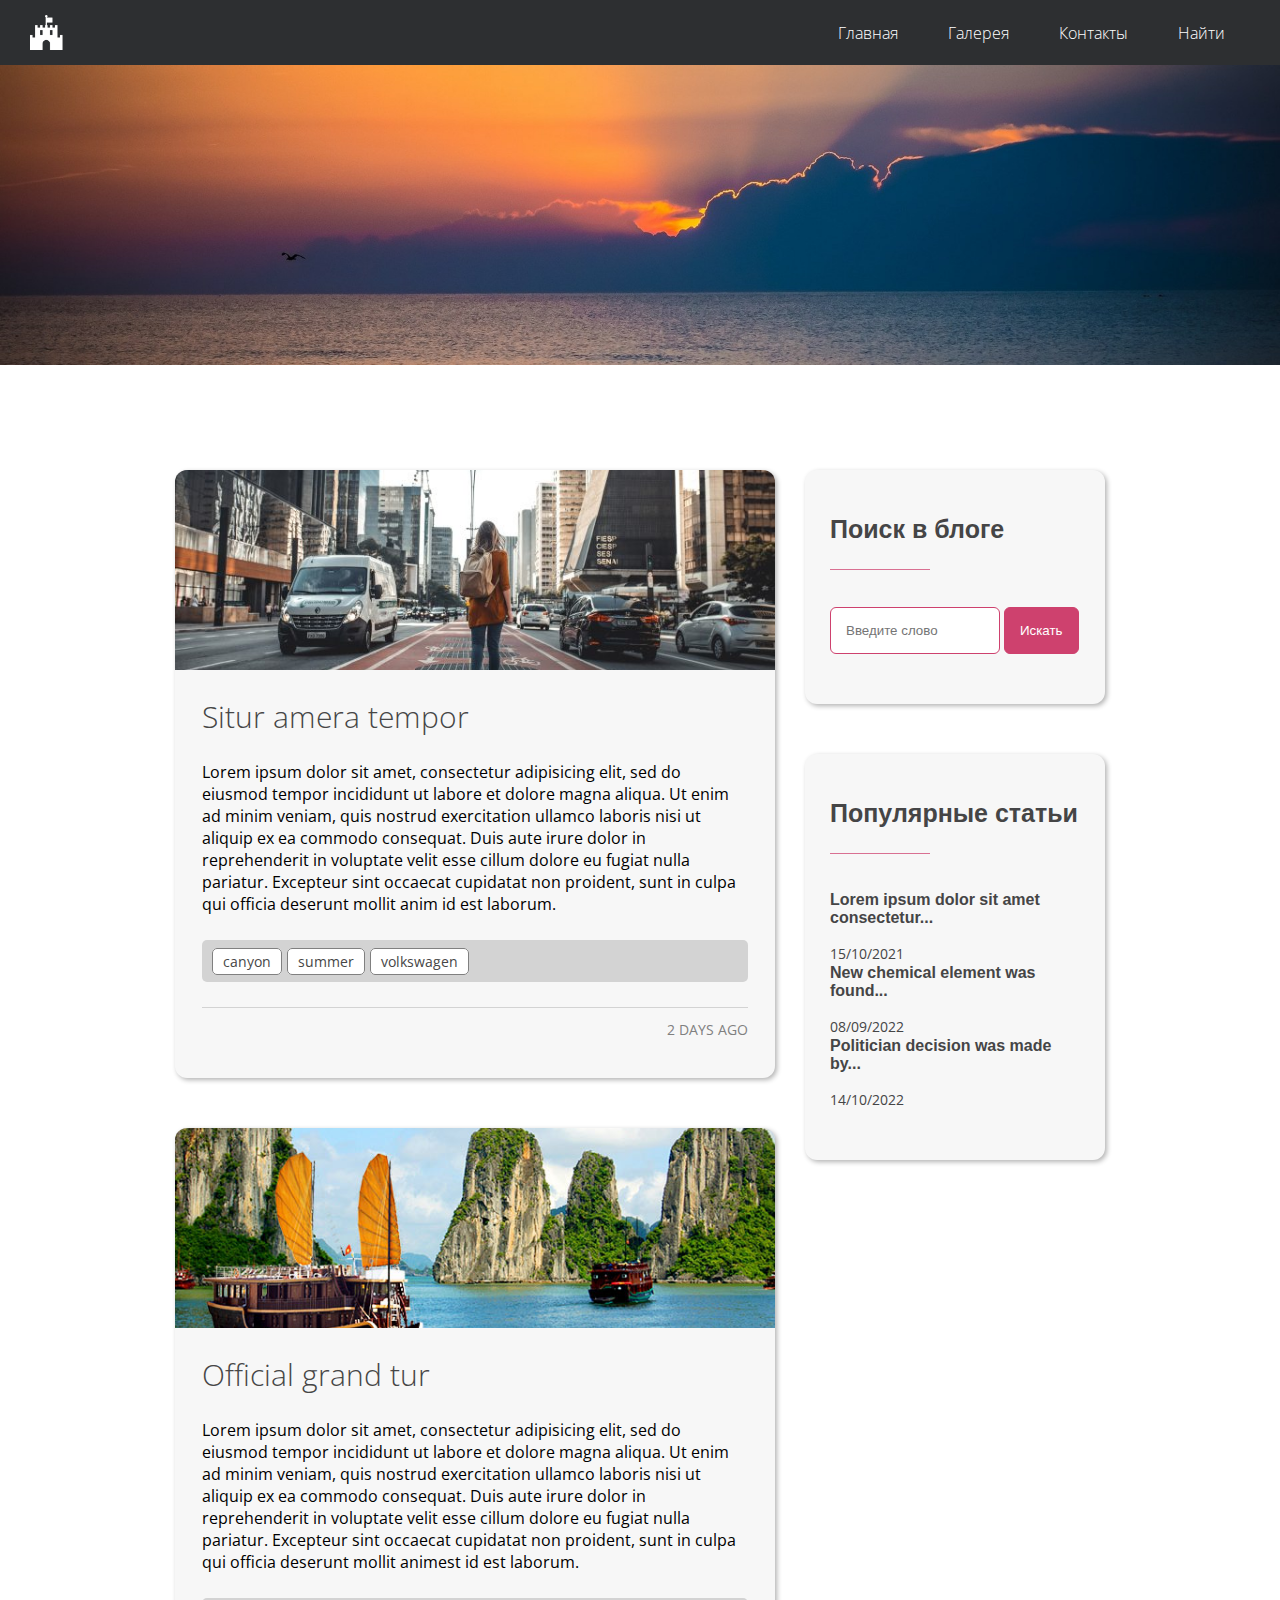
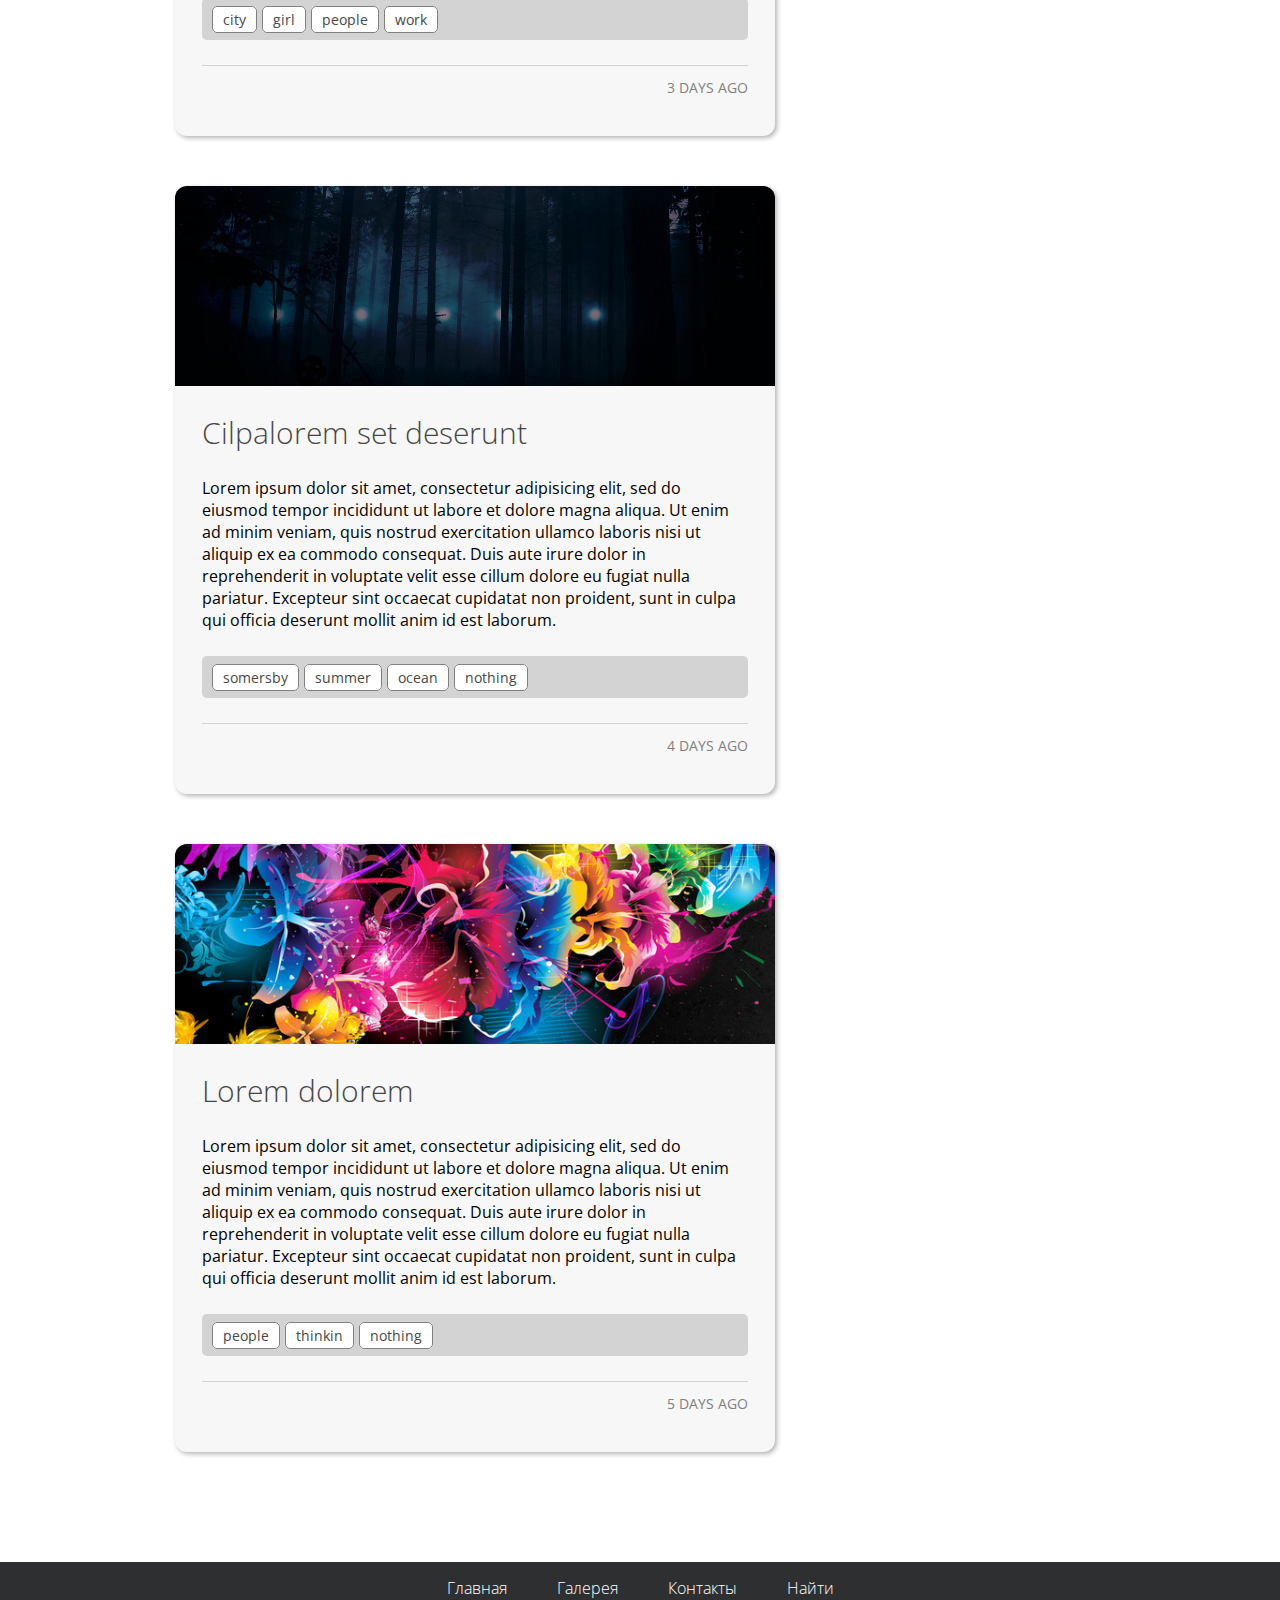
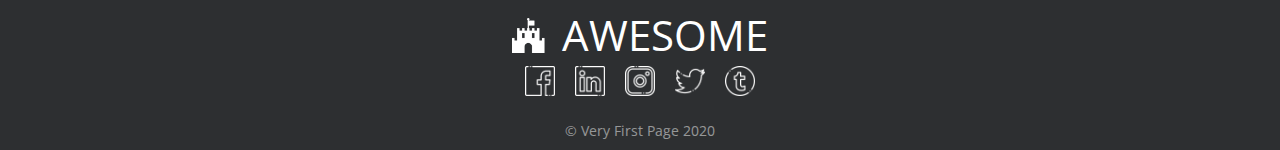
==== blog.html @ da7859b9 "Первый коммит" ====
<!DOCTYPE html>
<html lang="ru" dir="ltr">
<head>
    <meta charset="UTF-8">
    <meta http-equiv="X-UA-Compatible" content="IE=edge">
    <meta name="viewport" content="width=device-width, initial-scale=1.0">
    <title>Блог</title>
    <link href="https://fonts.googleapis.com/css?family=Ro-boto:300,400,500&display=swap&subset=cyrillic" rel="stylesheet">
    <link href="https://fonts.googleapis.com/css2?family=Caveat:wght@400;500;600&display=swap" rel="stylesheet">
    <link rel="stylesheet" type="text/css" href="css/style.css">
    <link rel="stylesheet" type="text/css" href="fonts/fonts.css">
    <link rel="stylesheet" type="text/css" href="css/blog.css">
    <script src="https://code.jquery.com/jquery-3.5.1.min.js"></script>
    <script src="js/popup.js"></script>
    <script src="js/counter.js"></script>
    <script src="js/script.js"></script>
    <script src="js/blog.js"></script>
</head>
<body>
    <header>
        <nav id="myTopnav">
            <img src="img/icons/fort-icon.png" alt="Логотип сайта">
            <ul class="menu">
                <li><a href="index.html" class="menu-element" title="На главную">Главная</a></li>
                <li><a href="gallery.html" class="menu-element" title="Фотогалерея">Галерея</a></li>
                <li><a href="contacts.html" class="menu-element" title="Контактные данные">Контакты</a></li>
                <li><a href="index.html" class="menu-element" title="На главную">Найти</a></li>
            </ul>
            <div id="hamburger" class="icon ">&#9776;</div>
        </nav>
    </header>
    <main>
        <section id="top">
            <img class="top-image" class="top-image-sub" alt="Oбложка страницы" src="img/backgrounds/04.jpg">
        </section>
        <article class="blog-article">
            <div class="blog-container">
                <section class="blog-card">
                    <div class="blog-header">
                        <div class="blog-cover">
                        </div>
                    </div>
                    <div class="blog-body">
                        <div class="blog-title">
                            <h2>Lorem ipsum dolor sit amet consectetur adipisicing elit!</h2>
                        </div>
                        <div class="blog-text">
                            <p>Lorem ipsum dolor sit, amet consectetur adipisicing elit. Aut beatae impedit, ipsum 
                                eligendi ex provident voluptatibus praesentium facilis quisquam nesciunt 
                                dolores iste reprehenderit voluptas facere sunt ipsa assumenda voluptate delectus.</p>
                        </div>
                        <div class="blog-tags">
                            <ul>
                                <li><a href="#">lorem</a></li>
                                <li><a href="#">ipsim</a></li>
                                <li><a href="#">culipa</a></li>
                                <li><a href="#">inomulus</a></li>
                            </ul>
                        </div>
                        <div class="blog-footer">
                            <div class="blog-published-date">
                                3 дня назад
                            </div>
                        </div>
                    </div>
                </section>
            </div>
            <aside class="blog-aside">
                <div class="aside-search">
                    <h3 class="search-title">Поиск в блоге</h3>
                    <div class="search-delimiter"></div>
                    <input class="search-text" type="search" name="search-text" value="" placeholder="Введите слово">
                    <input class="search-do" type="submit" name="search-do" value="Искать">
                </div>
                <div class="aside-recent">
                    <h3 class="search-title">Популярные статьи</h3>
                    <div class="search-delimiter"></div>
                    <div class="recent-item">
                        <p>Lorem ipsum dolor sit amet consectetur...</p>
                        <span>15/10/2021</span>
                    </div>
                    <div class="recent-item">
                        <p>New chemical element was found...</p>
                        <span>08/09/2022</span>
                    </div>
                    <div class="recent-item">
                        <p>Politician decision was made by...</p>
                        <span>14/10/2022</span>
                    </div>
                </div>
            </aside>
        </article>
    </main>
    <footer>
        <nav>
            <ul class="menu">
                <li><a href="index.html"  title="На главную">Главная</a></li>
                <li><a href="gallery.html"  title="Фотогалерея">Галерея</a></li>
                <li><a href="contacts.html" title="Контактная информация">Контакты</a></li>
                <li><a href="services.html" title="Услуги">Найти</a></li>
            </ul>
        </nav>
        <div class="brand">
            <img src="img/icons/fort-icon.png" alt="Логотип сайта">
            <span>AWESOME</span>
        </div>
        <div class="social">
            <a href="#" title="Facebook" target="_blank">
                <img class="social-img" src="img/social/001-facebook.png" alt="Facebook">
            </a>
            <a href="#" title="LinkedIn" target="_blank">
                <img class="social-img" src="img/social/004-linkedin.png" alt="LinkedIn">
            </a>
            <a href="#" title="Instagram" target="_blank">
                <img class="social-img" src="img/social/005-instagram.png" alt="Instagram">
            </a>
            <a href="#" title="Twitter" target="_blank">
                <img class="social-img" src="img/social/007-twitter.png" alt="Twitter">
            </a>
            <a href="#" title="Tumblr" target="_blank">
                <img class="social-img" src="img/social/010-tumblr.png" alt="Tumblr">
            </a>
        </div>
        <div class="copyright">© Very First Page 2020</div>
    </footer>
</body>
</html>
---- css/style.css ----
body { 
    font-family: "OpenSans-Light", Helvetica, Arial, sans-serif; 
} 

* {
    margin: 0;
    padding: 0;
    box-sizing: border-box;
    scroll-behavior: smooth;
}

header { 
    background: #2d2f31; 
    position: sticky;
    top: 0;
    z-index: 10;
}

header ul, footer ul {
    font-family: "Roboto", "OpenSans-Light", Helvetica, Arial, sans-serif;
    font-weight: 300;
    display: flex;  /* создание контейнера flexbox*/
    justify-content: flex-end; /*выравнивание дочерних элементов по горизонтали к правому краю блока*/
    align-items: center; 
    flex: 1; /*установка единой ширины для блока*/
}

header nav, footer nav {
    display: flex;
    justify-content: space-between; 
    max-width: 1300px;
    margin: auto;
    padding: 0 30px; /* Отступы справа и слева 30px.*/
}
 
header li, footer li {
    display: inline-block; /*создание блока с двойственным поведением*/
    padding: 15px 25px;
    color: #ffffff;
   }   

header nav img {
    width: 35px;
    padding: 15px 0;
}

header nav a, footer nav a {
    color: #ffffff;
    text-decoration: none; 
    border-bottom: 1px solid transparent; /* прозрачная граница под ссылкой*/
    transition: border 250ms ease-in-out; /* эффект перехода между двумя состояниями элемента */
   }

header nav a:hover, footer nav a:hover {
    border-bottom: 1px solid #ffffff;
}   

footer ul {
    justify-content: center;
}

.top-image { width: 100%; 
}

.top-image-sub {
    height: 150px;
    object-fit: cover;
}

.about-us {
    color: #454546;
}

.about-container {
    max-width: 960px;
    margin: 80px auto;
}

.about-row {
    display: flex;
    align-items: center;
}

.about-column {
    width: 50%;
    padding: 0 15px;
}

.about-column img {
    width: 100%;
}

.about-us h2,
.about-us h3,
.about-us p {
    margin-bottom: 15px;
}

.about-contact {
    display: flex;
}

.about-contact span {
    margin-bottom: 7px;
}

.about-contact span:first-child {
    flex: 1;
}

.about-contact span:last-child {
    color: #ce416e;
    font-weight: 600;
    flex: 3;
}

.achievement-container {
    max-width: 100%;
    color: #ffffff;
    margin: 80px auto;
    background-color: #ce416e;
}

.achievement-row {
    display: flex;
    align-items: center;
    padding: 70px 0;
}

.achievement-column {
    width: 25%;
    padding: 0 15px;
}

.single-achievement {
    text-align: center;
}

.single-achievement p {
    font-size: 18px;
}

.counter {
    font-size: 40px;
    font-weight: 600;
}

.countup {
    display: inline-block;
}

.services {
    text-align: center;
    margin: 50px 0;
   }

.main-title {
    margin-bottom: 20px;
    text-align: center;
    font-size: 32px;
    font-weight: 400;
    color: #313131;
}

.main-title-description {
    color: #616161;
    text-align: center;
}

.delimiter {
    width: 100px;
    margin: 10px auto 15px;
    height: 1px;
    background: rgba(206, 65, 110, 0.74);
}

.services p {
    color: #616161;
}

.services-container {
    margin: 25px 0;
    display: flex;
    justify-content: center;
}

.item-img:hover {
    transform: scale(1.2);
    cursor: pointer;
}

.container-row {
    text-align: center;
    max-width: 960px;
    margin: 0 auto;
    display: flex;
    justify-content: space-between;
    flex-wrap: wrap; /*возможность разбивки группы на несколько линий*/
    padding: 0 30px;
}

.row-item {
    width: 30%;
    margin: 25px 0;
}

.row-item img {
    width: 90px;
    opacity: 0.75;
}

.row-item h2 {
    font-weight: 400;
    font-size: 26px;
    margin: 8px 0;
}

.map {
    width: 100%;
    margin: 50px 0;
}

.mao .main-title-description {
    margin-bottom: 30px;
}

ul {
    list-style: none;
    font-family: "Roboto", "OpenSans-Light", Arial, Helvetica, sans-serif;
    font-weight: 400;
}

.icon {
    display: none;
}

.portfolio-container {
    margin: 50px 0; /* отступы сверху и снизу */
    display: flex; /* создание флекс-контейнера */
    flex-wrap: wrap; /* перенос флекс-элементов, если не помещаются в ряд */
}

.portfolio-item {
    background-size: cover; /* заполнение фонового изображения */
    background-position: center; /* центрирование фонового изображения */
    width: 33.33%; /* создание размера элемента */
    height: 250px; /* высота элемента */
    display: flex; /* создание флекс-контейнера */
    align-items: center; /* выравнивание флекс-контейнера по вертикали */
}

.description-container {
    padding: 20px; /* равные поля элемента */
    display: flex; /* создание флекс-контейнера */
    flex-direction: column; /* изменение направления дочерних элементов */
    justify-content: center; /* выравнивание дочерних элементов по горизонтали в центре родительского контейнера */
    text-align: center; /* выравнивание текста */
    opacity: 0; /* прозрачность (от 0 до 1) */
    height: 0; /* высота */
    background: #2d2f31; /* фоновый цвет */
    transition: all 250ms ease-in-out; 
}/* эффект перехода между двумя состояниями элемента */

.portfolio-item:hover .description-container {
    opacity: 0.8;
    cursor: pointer;
    height: 100%; 
}
   
.portfolio-title, .portfolio-description {
    color: white; 
}
.portfolio-title {
    font-weight: 400;
    font-size: 22px;
    margin-bottom: 5px; 
}

.popup-container {
    position: fixed;
    z-index: 3;
    background: rgba(0, 0, 0, 0.5);
    top: 0;
    right: 0;
    bottom: -1500px;
    left: 0;
    display: flex;
    justify-content: center;
    align-items: center;
    transition: all 250ms ease;
}

.popup-container.ready {
    background: rgba(0, 0, 0, 0.5);
    bottom: 0;;
}

.popup {
    background: white;
    border-radius: 10px;
    padding: 15px 15px 35px;
    max-width: 75%;
    box-shadow: 0 0 0px 10px rgba(0, 0, 0, 0.5);
    cursor: pointer;
}

.testimonials {
    margin: 80px;
}

.testimonials-container {
    max-width: 960px;
    margin: auto;
    overflow: hidden;
}

.testimonials-inner {
    display: flex;
    padding: 40px 0 25px;
    transition: transform 350ms ease-in-out;
}

.testimonials-card {
    box-shadow: 0 0 8px rgba(0, 0, 0, 0.2);
    width: 47%;
    flex-shrink: 0;
    margin: 15px;
    border-radius: 7px;
    padding: 15px;
    color: #454546;
}

.card-img {
    width: 60px;
    border-radius: 50px;
    margin-right: 30px;
}

.card-row {
    display: flex;
    margin-bottom: 15px;
    align-items: center;
}

.card-head span {
    line-height: 1.5em;
    color: #c1c1c1;
}

.testimonials-controls {
    display: flex;
    flex-direction: row;
}

.control-item {
    flex: 1;
    margin: 15px 10px;
    height: 6px;
    border-radius: 3px;
    transition: background-color 250ms ease;
    background: lightgray;
    cursor: pointer;
}

.control-item:hover {
    background-color: gray;
}

.control-item.active {
    cursor: default;
    background-color: #ce416e;
}

.overlay {
    margin: 80px 0;
    padding: 80px 30px;
    background: url('../img/backgrounds/02.jpg') #2d2f31 no-repeat;
    background-size: cover;
    text-align: center;
    background-attachment: fixed;
    position: relative;
    z-index: 1;
}

.overlay::before {
    z-index: -1;
    position: absolute;
    top: 0;
    left: 0;
    width: 100%;
    height: 100%;
    background: #081828;
    content: "";
    transition: all .4s ease;
    opacity: .7;
    z-index: -1;
}
.common-button {
    border: 1px solid #2d2f31;
    background-color: transparent;
    padding: 15px 25px;
    border-radius: 4px;
    color: #2d2f31;
    font-size: 20px;
    cursor: pointer;
    margin-top: 30px;
    transition: all 250ms ease;
}

.common-button:hover {
    color: #fff;
    background-color: #2d2f31;
}

.black-back .common-button {
    border-color: rgba(206, 65, 110, 0.74);
    color: #ce416e;
}

.black-back .common-button:hover {
    color: #fff;
    background-color: rgba(206, 65, 110, 0.74);
}

.black-back .main-title {
    color: #fff;
}

.black-back .main-title-description {
    color:#fff;
}

.contact-form {
    max-width: 960px;
    padding: 0 30px;
    margin: 50px auto;
    display: flex;
    justify-content: space-around;
    flex-wrap: wrap;
}

.contact-form .col {
    width: 50%;
    margin-bottom: 25px;
}

.contact-form .col:nth-child(odd) {
    border-right: none;
}

.contact-form .row-col {
    width: 100%;
    margin-bottom: 25px;
}

.contact-form input, .contact-form textarea {
    border: 1px solid #afafaf;
    padding: 15px;
}

.contact-form .submit {
    background: #2d2f31;
    color: #ffffff;
    font-size: 16px;
    font-weight: 300;
    font-family: inherit;
    border-radius: 4px;
    cursor: pointer;
    transition: all 250ms ease-in-out;
}

.contact-form .submit:hover {
    background: #4c4c4c;
}

.contact-form .submit:active {
    background: #2c3b4a;
}

.contact-form .check {
    color: #616161;
    text-align: center;
}

.contact-form .check a {
    color: #ce416e
}

footer {
    background: #2d2f31;
    padding-bottom: 10px;
}

.brand {
    display: flex;
    justify-content: center;
    align-items: center;
}

.brand span {
    font-size: 42px;
    font-weight: 400;
    color: white;
    font-family: "Roboto", "OpenSans-Light", Arial, Helvetica, sans-serif;
    line-height: 1;
    margin-left: 15px;
}

.brand img {
    width: 35px
}

.social {
    display: flex;
    justify-content: center;
}

.social a {
    margin: 10px;
}

.social img {
    width: 30px;
}

.copyright {
    font-size: 14px;
    margin-top: 10px;
    text-align: center;
    color: rgba(255, 255, 255, 0.5);
}

@media screen and (max-width: 992px) {
    .achievement-container {
        max-width: 100%;
    }
    .achievement-row {
        flex-direction: column;
        padding: 40px 0;
    }
    .achievement-column {
        width: 100%;
    }
    .single-achievement {
        margin: 20px 0;
    }
    .counter {
        font-size: 32px;
    }
    .about-container {
        max-width: 450px;
    }
    .about-row {
        flex-direction: column;
    }
    .about-column {
        width: 100%;
    }
    .content-left {
        margin-bottom: 25px;
    }
    .testimonials {
        margin: 80px 0;
    }
    .testimonials-container {
        max-width: 760px;
    }
    .testimonials-card {
        width: 350px;
    }
    /*.testimonials-card {
        width: 95%;
    }*/
    .portfolio-item {
        width: 50%;
    }
    .row-item {
        width: 45%;
    }
    .icon {
        display: flex;
        margin: auto 0;
        color: white;
        padding: 5px 10px;
        cursor: pointer;
        border: 1px solid white;
        border-radius: 4px;
        font-size: 20px; 
    }
    header nav li {
        display: none;
        padding: 15px 0;
        }
    header ul {
        position: absolute;
        left: 0;
        right: 0;
        background: #2d2f31;
        height: 0px;
        top: 57px;
        transition: all 250ms ease-in-out;
        flex-direction: column;
    }   
    .responsive ul {
        height: 200px;
    } 
    .responsive li {
        display: inline-block;
    }
    footer nav ul {
        flex-direction: column;
    }
    .brand {
        margin-top: 15px;
    }
    
}

@media screen and (max-width: 768px) {
    .testimonials-container {
        max-width: 550px;
    }
    .testimonials-card {
        width: 250px;
    }
    .container-row {
        flex-direction: column;
    }
    .row-item {
        width: unset;
    }
}

@media screen and (max-width: 576px) {
    .testimonials-container {
        max-width: 100%;
        padding: 0 15px;
    }
    .testimonials-inner {
        transform: translateX(0px) !important;
        flex-direction: column;
    }
    .testimonials-card {
        width: auto;
    }
    .testimonials-controls {
        display: none;
    }
    .portfolio-item { width: 100%; } 
    .contact-form .col:nth-child(odd) {
        border: 1px solid #afafaf;
    }
    .contact-form .col {
        width: 100px;
        margin-bottom: 15px;
    }
    .contact-form .submit {
        font-size: 14px;
    }
}
---- fonts/fonts.css ----
@font-face {
  font-family: "OpenSans-Light";
  src: url("OpenSans-Light.ttf") format("truetype");
  font-style: normal;
  font-weight: 300;
}

@font-face {
  font-family: "OpenSans-Light";
  src: url("OpenSans-Regular.ttf") format("truetype");
  font-style: normal;
  font-weight: 400;
}

@font-face {
  font-family: "OpenSans-Light";
  src: url("OpenSans-Semibold.ttf") format("truetype");
  font-style: normal;
  font-weight: 600;
}
---- css/blog.css ----
.blog-article {
    display: flex;
    max-width: 960px;
    margin: 70px auto 30px;
}

.blog-container {
    flex: 2;
    padding: 30px 15px;
}

.blog-aside {
    flex: 1;
    padding: 30px 15px;
}

.blog-card {
    background: #f7f7f7;
    margin: 0 auto 50px;
    box-shadow: 2px 2px 5px rgba(0, 0, 0, 0.3);
    border-radius: 12px;
    overflow: hidden;
}

.blog-cover {
    background: lightgray url('../img/backgrounds/blog01.jpg') center no-repeat;
    background-size: cover;
    height: 200px;
}

.blog-body {
    padding: 27px;
}

.blog-title {
    margin-bottom: 25px;
}

.blog-title h2 {
    font-weight: 100;
    font-size: 30px;
    line-height: 1.3em;
}

.blog-title {
    line-height: 1.5em;
    color: #464646;
}

.blog-tags ul {
    display: flex;
    justify-content: flex-start;
    list-style: none;
    background: lightgray;
    padding: 10px;
    border-radius: 5px;
    margin: 25px 0;
}

.blog-tags li {
    padding: 0 5px 0 0;
}

.blog-tags a {
    text-decoration: none;
    color: #464646;
    border: 1px solid gray;
    border-radius: 5px;
    padding: 3px 10px;
    font-size: 14px;
    background: white;
    transition: all 250ms ease;
    box-shadow: 2px 2px 5px rgba(0, 0, 0, 0);
}

.blog-tags a:hover {
    border: 1px solid #464646;
    box-shadow: 2px 2px 4px rgba(0, 0, 0, 0.2);
}

.blog-footer {
    border-top: 1px solid lightgray;
    padding: 12px 0;
    display: flex;
    justify-content: flex-end;
    text-transform: uppercase;
    font-size: 14px;
    font-weight: 400;
    color: gray;
}

.aside-search, .aside-recent {
    background: #f7f7f7;
    box-shadow: 2px 2px 5px rgba(0, 0, 0, 0.3);
    border-radius: 12px;
    padding: 45px 25px 50px;
    margin-bottom: 50px;
}

.search-title {
    font-size: 25px;
    color: #454546;
}

.search-delimiter {
    width: 100px;
    margin: 25px 0 37px;
    height: 1px;
    background: rgba(206, 65, 110, 0.74);
}

.search-text, .search-do {
    border: 1px solid #ce416e;
    padding: 15px;
    border-radius: 6px;
}

.search-text {
    width: 170px;
}

.search-do {
    background: #ce416e;
    color: white;
    cursor: pointer;
}

.recent-item:nor(:last-child) {
    margin-bottom: 25px;
    border-bottom: 1px solid lightgray;
    padding-bottom: 15px;
}

.recent-item p {
    color: #454546;
    font-weight: 600;
    margin-bottom: 15px;
    cursor: pointer;
    transition: color 250ms ease;
}

.recent-item p:hover {
    color: #ce416e;
}

.recent-item span {
    color:#454546;
    font-size: 14px;
}

@media screen and (max-width: 992px) {
    .blog-container {
        max-width: 600px;
        flex-direction: column;
    }
}

@media screen and (max-width: 768px) {
    
}

@media screen and (max-width: 576px) {
    
}
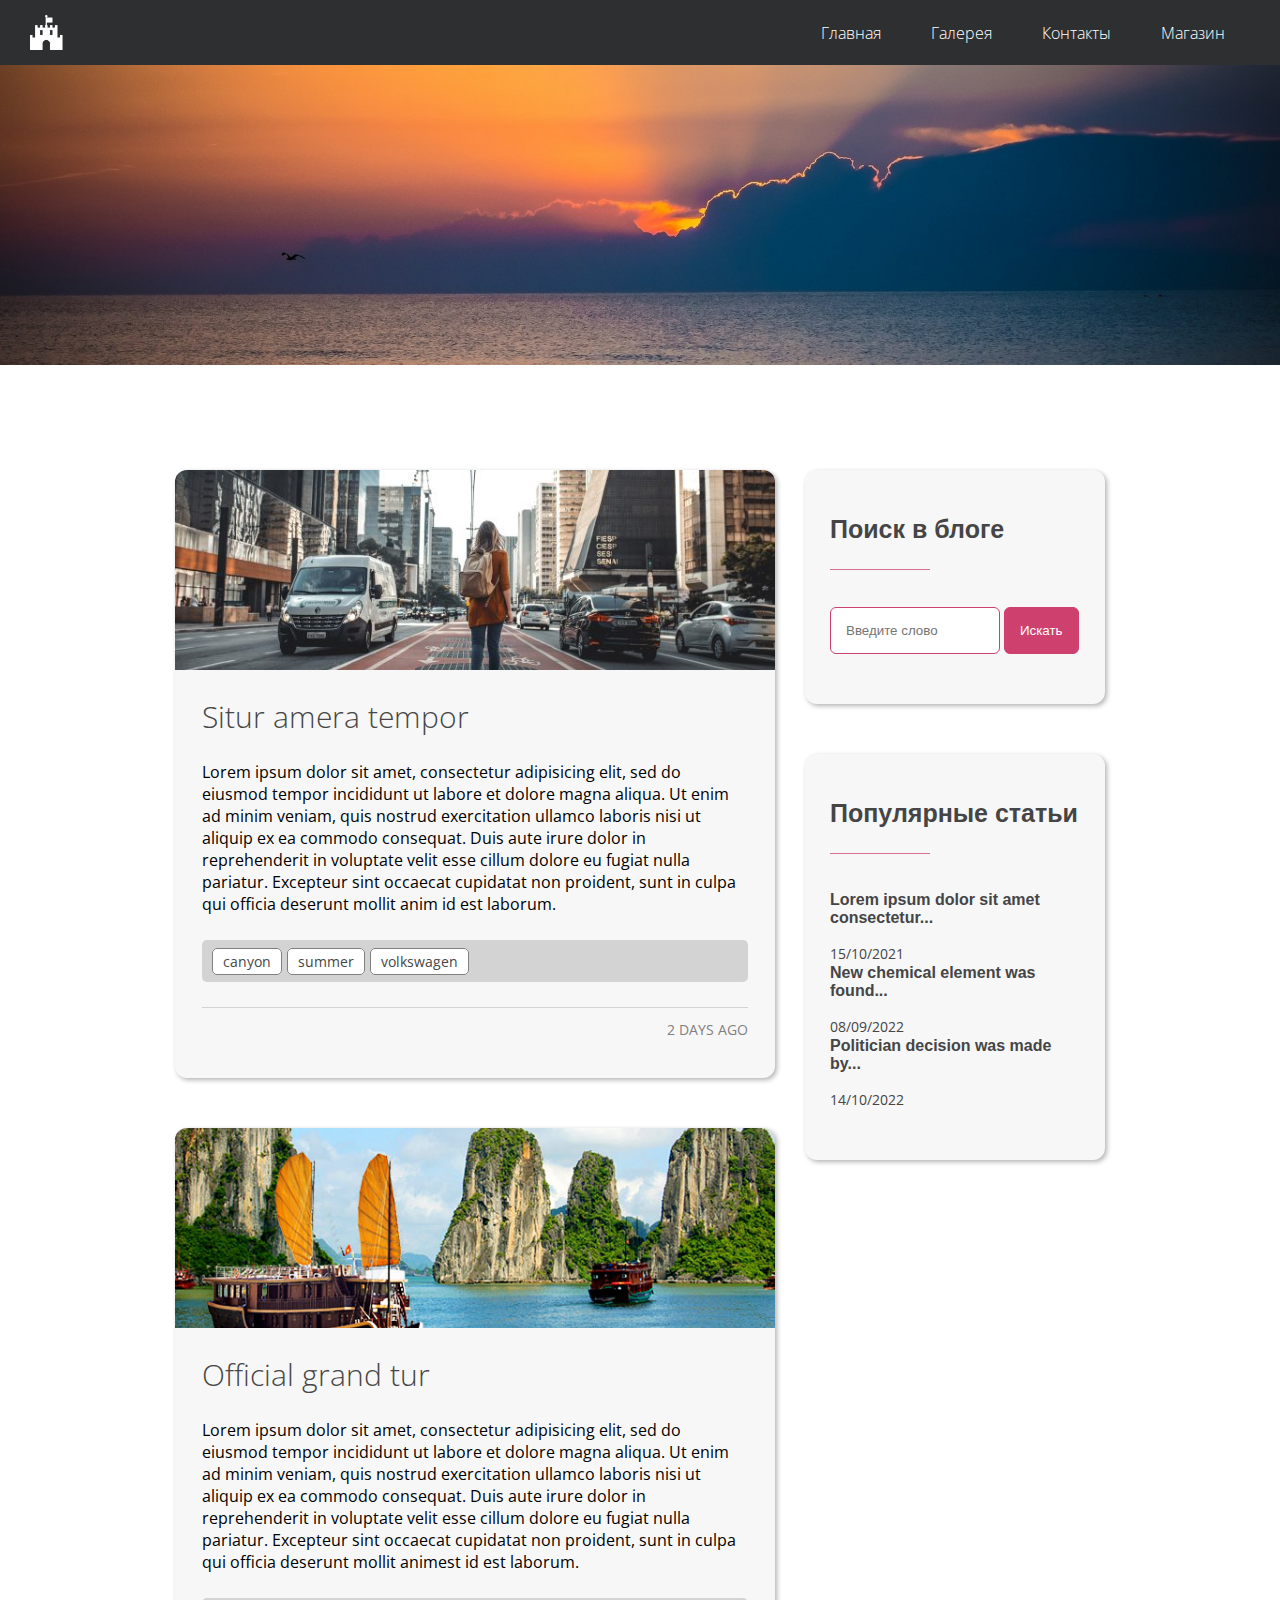
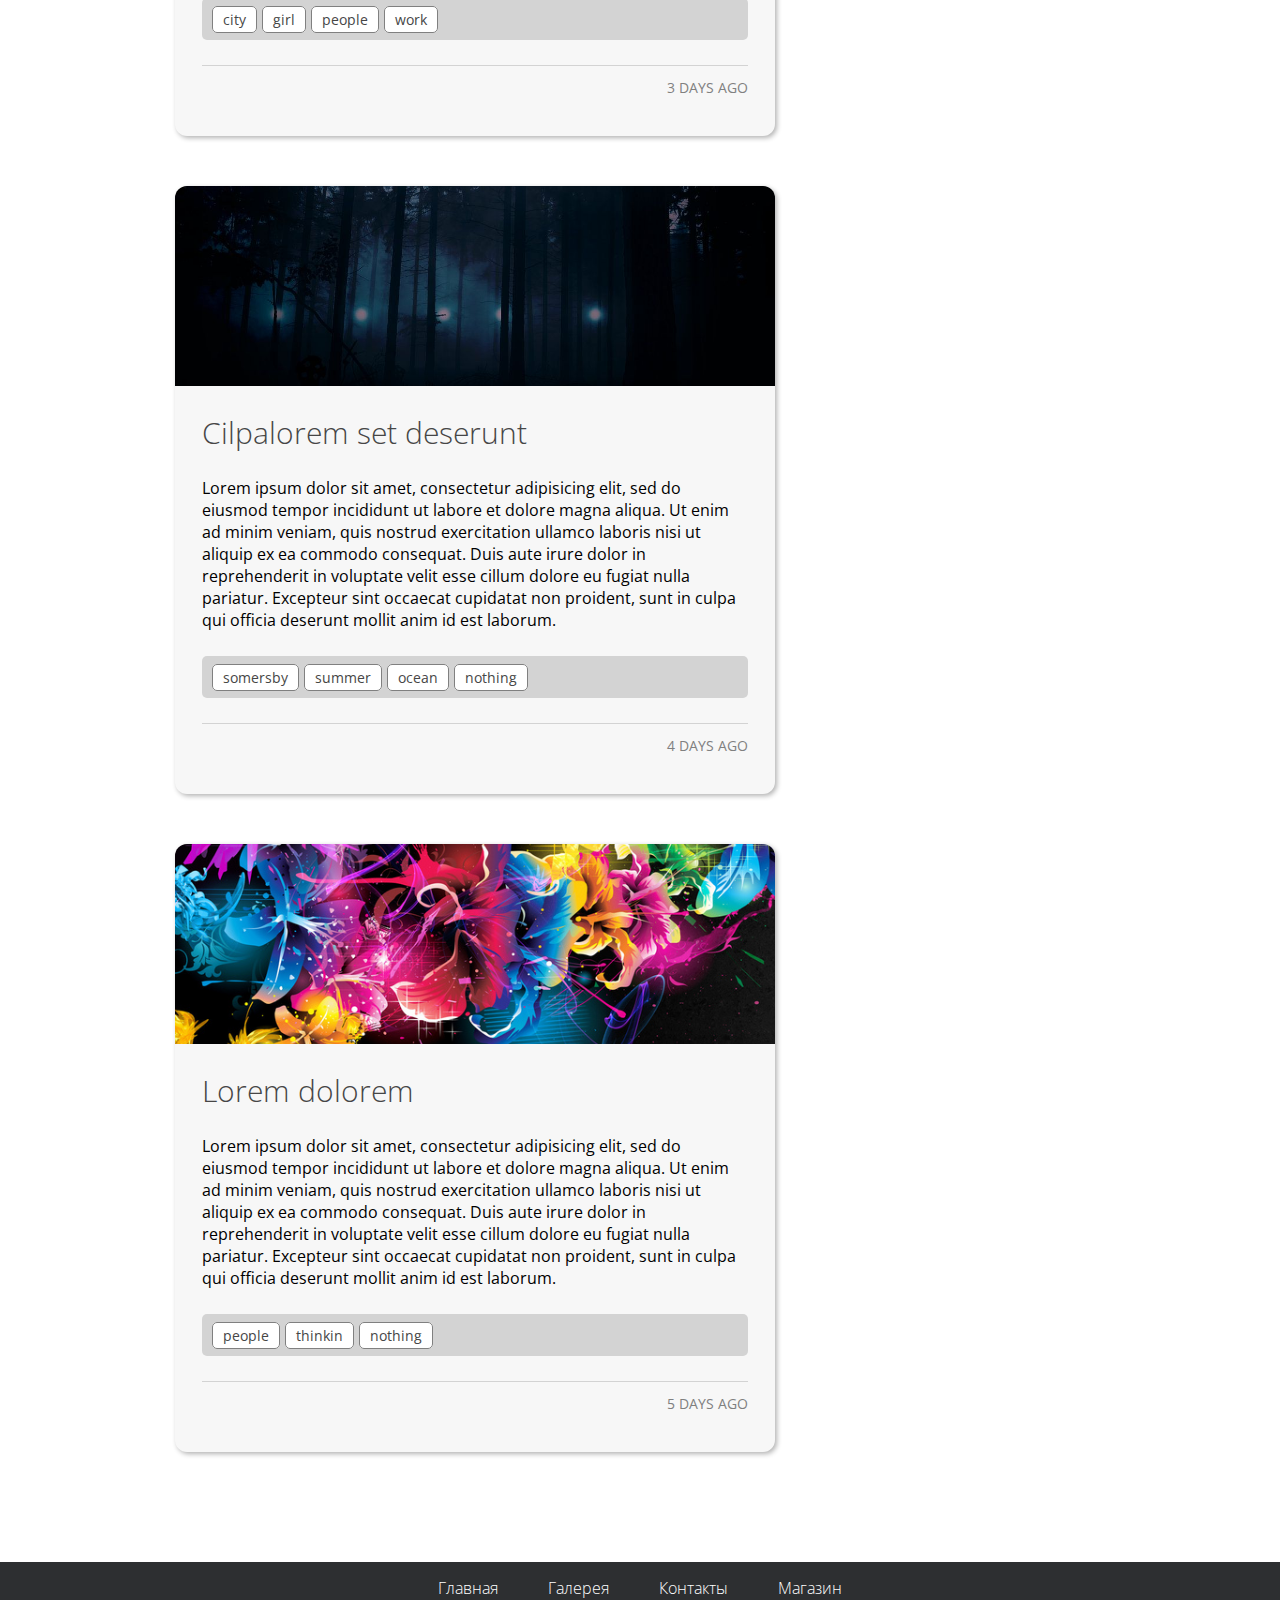
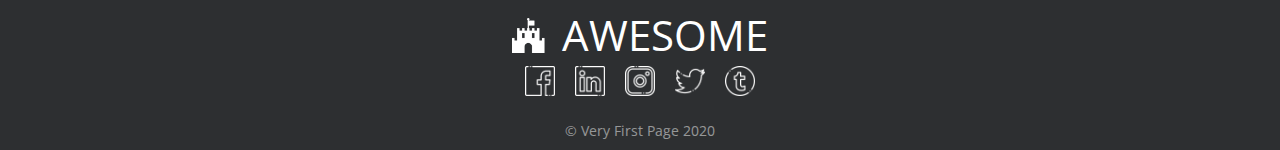
==== commit a1a5a683: "Добавлена страница магазин, подключена" ====
--- a/blog.html
+++ b/blog.html
@@ -24,7 +24,7 @@
                 <li><a href="index.html" class="menu-element" title="На главную">Главная</a></li>
                 <li><a href="gallery.html" class="menu-element" title="Фотогалерея">Галерея</a></li>
                 <li><a href="contacts.html" class="menu-element" title="Контактные данные">Контакты</a></li>
-                <li><a href="index.html" class="menu-element" title="На главную">Найти</a></li>
+                <li><a href="shop.html" class="menu-element" title="На главную">Магазин</a></li>
             </ul>
             <div id="hamburger" class="icon ">&#9776;</div>
         </nav>
@@ -97,7 +97,7 @@
                 <li><a href="index.html"  title="На главную">Главная</a></li>
                 <li><a href="gallery.html"  title="Фотогалерея">Галерея</a></li>
                 <li><a href="contacts.html" title="Контактная информация">Контакты</a></li>
-                <li><a href="services.html" title="Услуги">Найти</a></li>
+                <li><a href="shop.html" title="Услуги">Магазин</a></li>
             </ul>
         </nav>
         <div class="brand">
